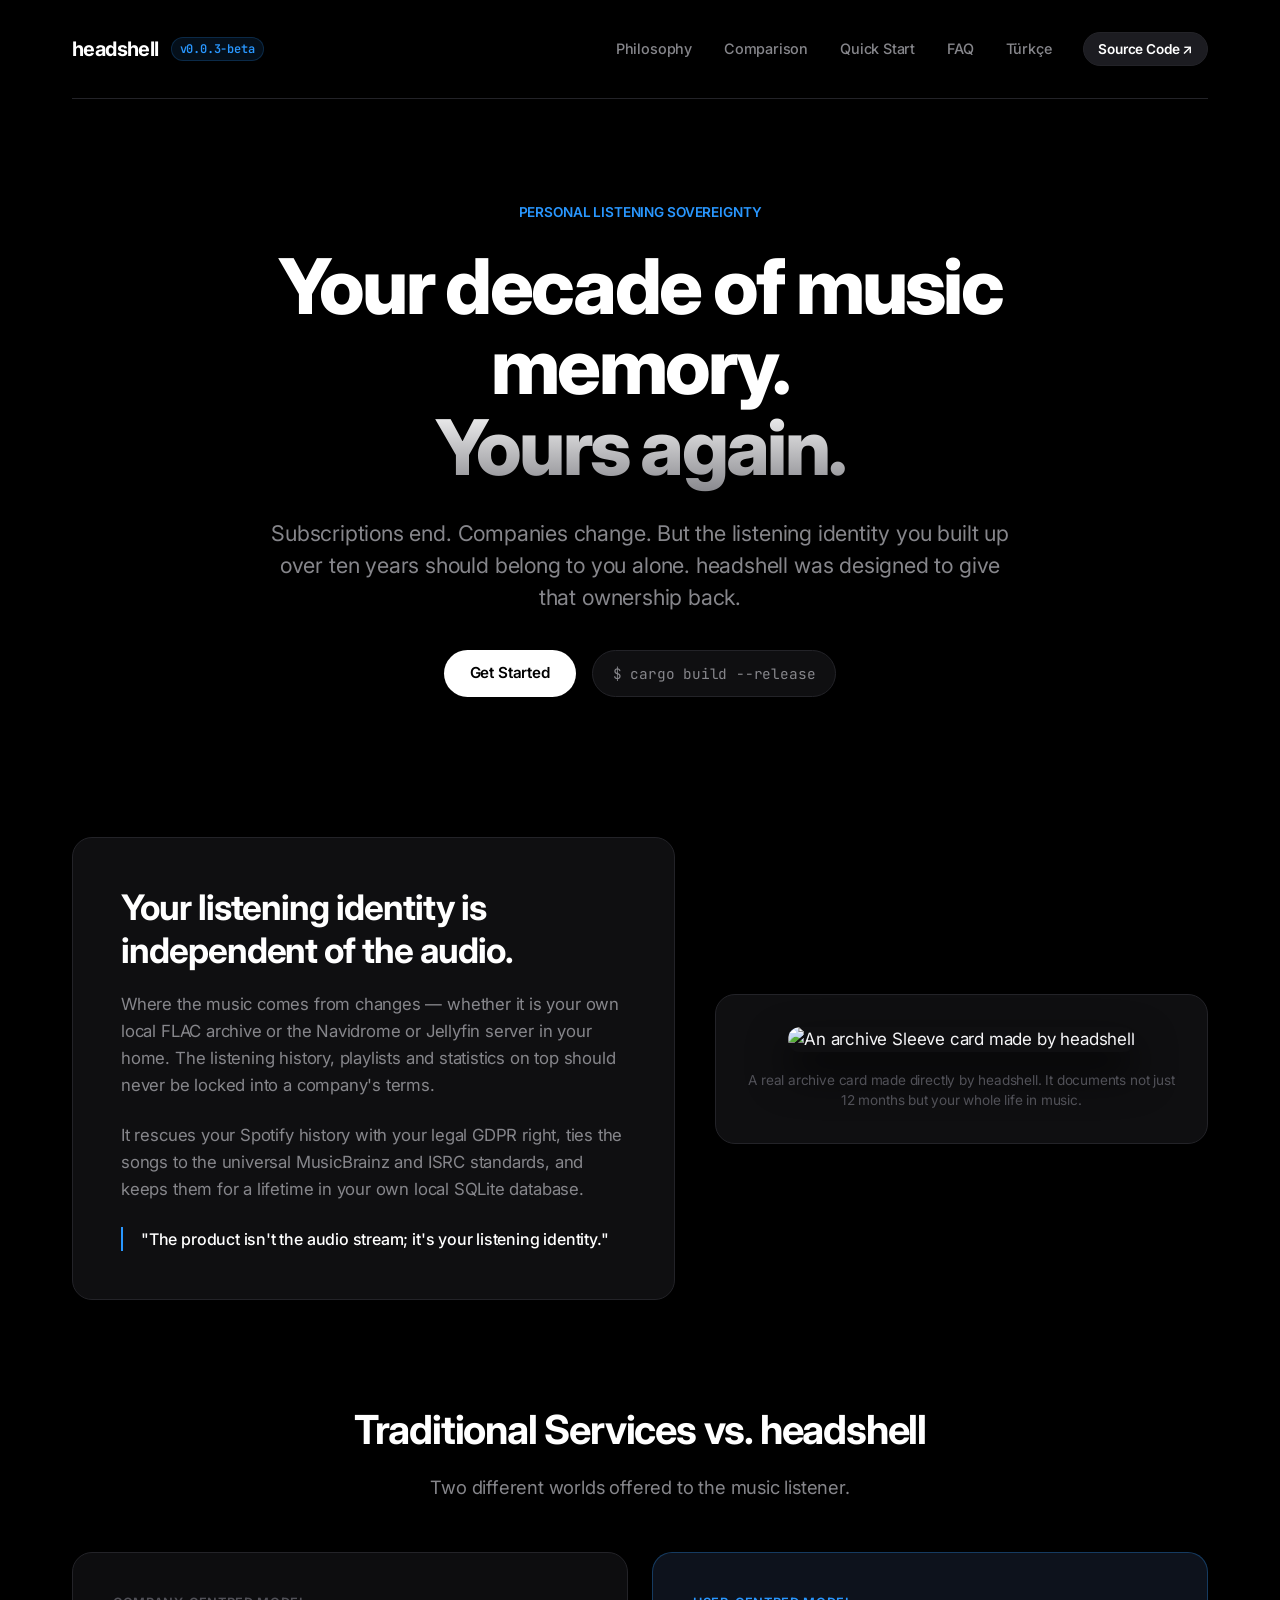
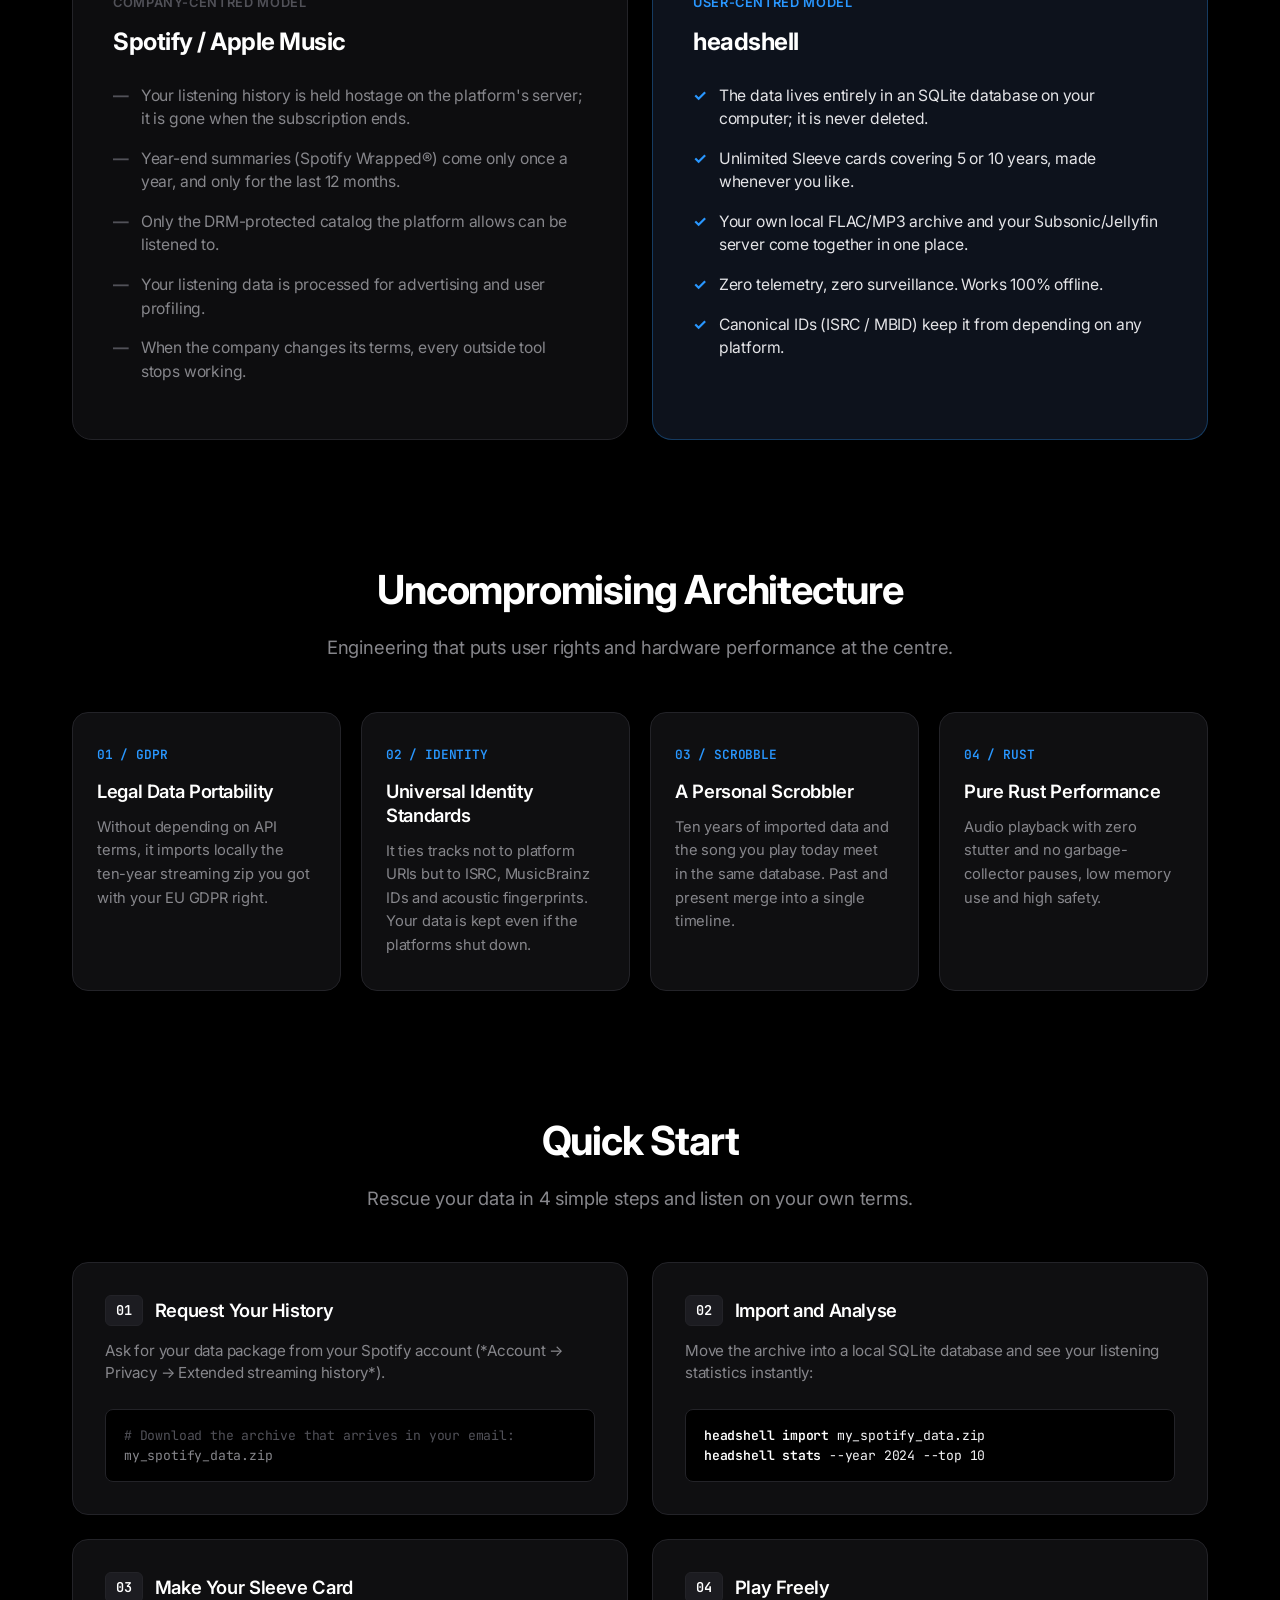
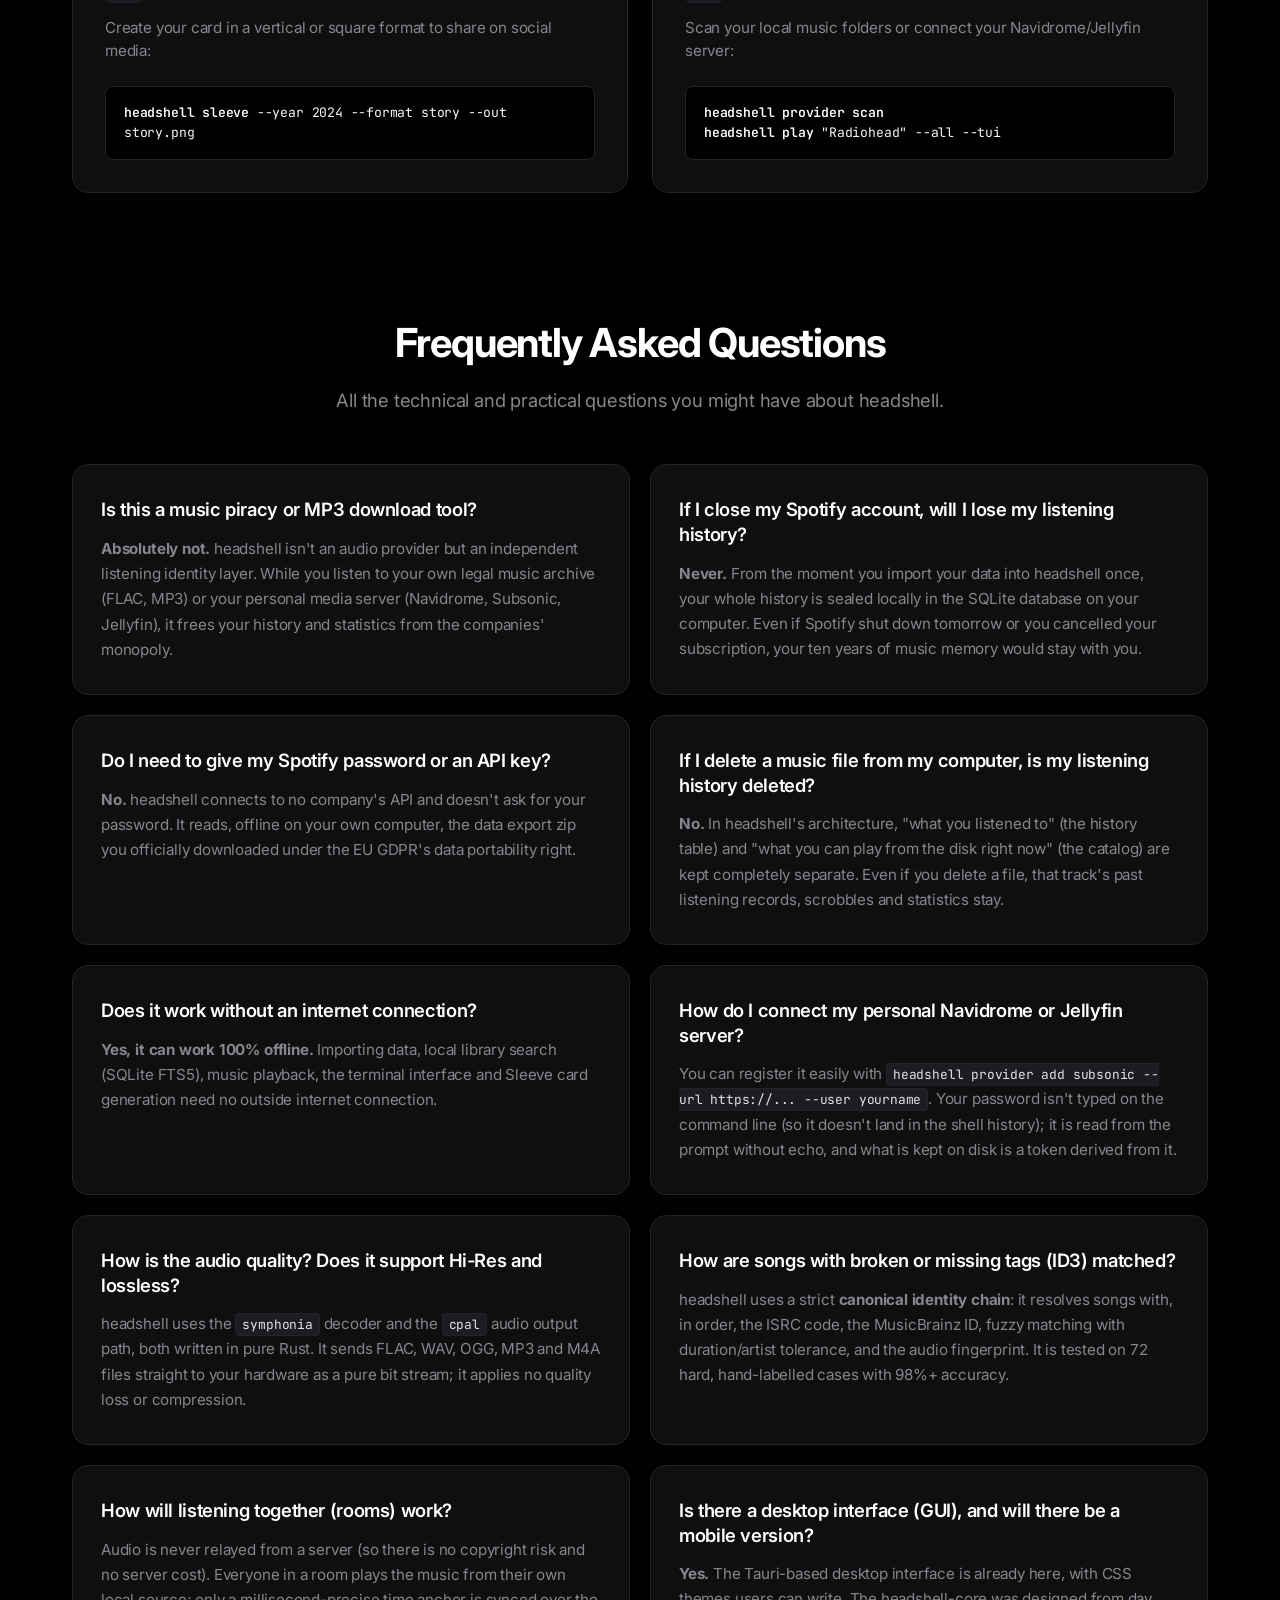
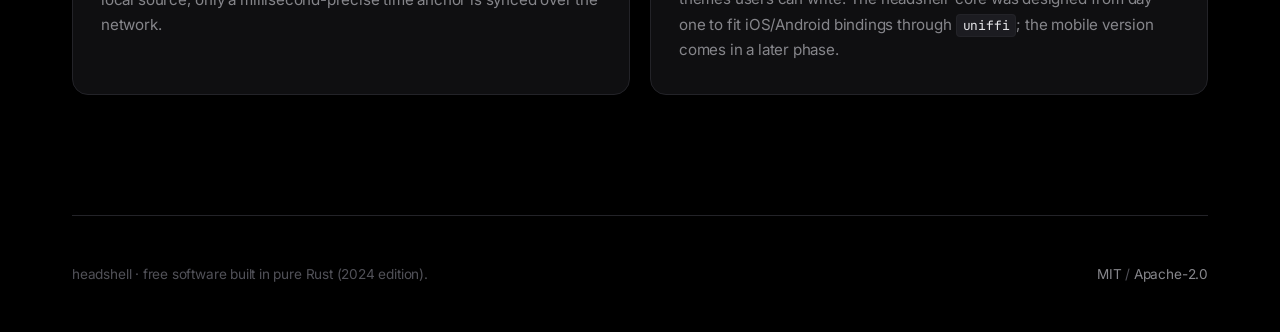
==== docs/index.html @ 55649604 "Release 0.0.3-beta Since 0.0.2-beta: D-071 to D-086 — the plugin catalog, the redesign and its motio" ====
<!DOCTYPE html>
<html lang="en">
<head>
  <meta charset="UTF-8">
  <link rel="alternate" hreflang="tr" href="index.tr.html">
  <meta name="viewport" content="width=device-width, initial-scale=1.0">
  <title>headshell — Your decade of music memory. Yours again.</title>
  <meta name="description" content="A provider-independent listening identity. Take back ten years of music history, and play from your own archive or your own server.">
  <link rel="preconnect" href="https://fonts.googleapis.com">
  <link rel="preconnect" href="https://fonts.gstatic.com" crossorigin>
  <link href="https://fonts.googleapis.com/css2?family=Inter:wght@300;400;500;600;700;800&family=JetBrains+Mono:wght@400;500;600&display=swap" rel="stylesheet">
  <style>
    /* APPLE STYLE: Elegant Defiance / Minimalist Space Black & Apple Pro Blue */
    :root {
      --bg: #000000;
      --bg-surface: #0f0f11;
      --bg-card: #141417;
      --bg-subtle: #1c1c21;
      --border: #232328;
      --border-hover: #383842;
      --text: #f5f5f7;
      --text-muted: #86868b;
      --text-dim: #515158;
      --accent: #2997ff;       /* Apple Pro Electric Blue */
      --accent-glow: #60a5fa;
      --accent-warm: #f5f5f7;
    }

    * {
      box-sizing: border-box;
      margin: 0;
      padding: 0;
    }

    body {
      background-color: var(--bg);
      color: var(--text);
      font-family: -apple-system, BlinkMacSystemFont, 'Inter', sans-serif;
      font-size: 17px;
      line-height: 1.5;
      -webkit-font-smoothing: antialiased;
      letter-spacing: -0.011em;
    }

    .wrapper {
      max-width: 1200px;
      margin: 0 auto;
      padding: 0 32px;
    }

    /* Masthead */
    header {
      padding: 32px 0;
      border-bottom: 1px solid var(--border);
      display: flex;
      justify-content: space-between;
      align-items: center;
    }

    .brand-wrap {
      display: flex;
      align-items: center;
      gap: 12px;
    }

    .brand {
      font-size: 1.25rem;
      font-weight: 700;
      letter-spacing: -0.03em;
      color: #fff;
      text-decoration: none;
    }

    .brand-pill {
      font-size: 0.75rem;
      font-weight: 600;
      color: var(--accent);
      background: rgba(41, 151, 255, 0.1);
      border: 1px solid rgba(41, 151, 255, 0.2);
      padding: 2px 8px;
      border-radius: 100px;
      font-family: 'JetBrains Mono', monospace;
    }

    nav {
      display: flex;
      gap: 32px;
      align-items: center;
    }

    nav a {
      font-size: 0.9rem;
      font-weight: 500;
      color: var(--text-muted);
      text-decoration: none;
      transition: color 0.15s;
    }

    nav a:hover {
      color: #fff;
    }

    .btn-source {
      color: #fff;
      background: var(--bg-subtle);
      border: 1px solid var(--border);
      padding: 6px 14px;
      border-radius: 100px;
      font-size: 0.85rem;
      font-weight: 600;
      text-decoration: none;
      transition: all 0.2s;
    }

    .btn-source:hover {
      background: #27272e;
      border-color: #3f3f4a;
    }

    /* Hero / Manifesto */
    .hero {
      padding: 100px 0 60px;
      text-align: center;
      max-width: 960px;
      margin: 0 auto;
    }

    .hero-tag {
      display: inline-flex;
      align-items: center;
      gap: 8px;
      font-size: 0.85rem;
      font-weight: 600;
      color: var(--accent);
      margin-bottom: 24px;
      letter-spacing: -0.01em;
    }

    .hero h1 {
      font-size: clamp(3rem, 6vw, 4.8rem);
      font-weight: 800;
      line-height: 1.05;
      letter-spacing: -0.035em;
      color: #fff;
      margin-bottom: 28px;
    }

    .hero h1 span.gradient {
      background: linear-gradient(180deg, #ffffff 0%, #86868b 100%);
      -webkit-background-clip: text;
      -webkit-text-fill-color: transparent;
    }

    .hero .lead {
      font-size: 1.35rem;
      line-height: 1.5;
      color: var(--text-muted);
      max-width: 760px;
      margin: 0 auto 36px;
      font-weight: 400;
    }

    .hero-cta {
      display: flex;
      justify-content: center;
      gap: 16px;
      align-items: center;
    }

    .btn-primary {
      background: #fff;
      color: #000;
      padding: 12px 26px;
      border-radius: 100px;
      font-weight: 600;
      font-size: 0.95rem;
      text-decoration: none;
      transition: transform 0.15s, background-color 0.15s;
    }

    .btn-primary:hover {
      background: #e5e5e7;
      transform: scale(1.02);
    }

    .btn-secondary {
      color: var(--text-muted);
      font-family: 'JetBrains Mono', monospace;
      font-size: 0.9rem;
      background: var(--bg-surface);
      border: 1px solid var(--border);
      padding: 12px 20px;
      border-radius: 100px;
      text-decoration: none;
    }

    /* Showcase / Grid */
    .showcase-grid {
      display: grid;
      grid-template-columns: 1.1fr 0.9fr;
      gap: 40px;
      align-items: center;
      margin: 80px 0 100px;
    }

    .manifesto-panel {
      background: var(--bg-surface);
      border: 1px solid var(--border);
      border-radius: 20px;
      padding: 48px;
    }

    .manifesto-panel h2 {
      font-size: 2.2rem;
      font-weight: 700;
      letter-spacing: -0.03em;
      line-height: 1.2;
      color: #fff;
      margin-bottom: 20px;
    }

    .manifesto-panel p {
      font-size: 1.05rem;
      color: var(--text-muted);
      line-height: 1.6;
      margin-bottom: 24px;
    }

    .manifesto-panel p:last-child {
      margin-bottom: 0;
    }

    .highlight-quote {
      border-left: 2px solid var(--accent);
      padding-left: 18px;
      color: #fff;
      font-size: 1rem;
      font-weight: 500;
      margin-top: 24px;
    }

    .artifact-card {
      background: var(--bg-surface);
      border: 1px solid var(--border);
      border-radius: 20px;
      padding: 32px;
      text-align: center;
    }

    .artifact-card img {
      max-width: 100%;
      height: auto;
      border-radius: 12px;
      box-shadow: 0 20px 40px rgba(0,0,0,0.8);
    }

    .caption {
      font-size: 0.85rem;
      color: var(--text-dim);
      margin-top: 18px;
      text-align: center;
    }

    /* Comparison Table */
    .section-header {
      text-align: center;
      max-width: 720px;
      margin: 0 auto 50px;
    }

    .section-header h2 {
      font-size: 2.5rem;
      font-weight: 700;
      letter-spacing: -0.03em;
      color: #fff;
      margin-bottom: 14px;
    }

    .section-header p {
      font-size: 1.15rem;
      color: var(--text-muted);
    }

    .compare-grid {
      display: grid;
      grid-template-columns: 1fr 1fr;
      gap: 24px;
      margin-bottom: 120px;
    }

    .compare-card {
      background: var(--bg-surface);
      border: 1px solid var(--border);
      border-radius: 20px;
      padding: 40px;
    }

    .compare-card.current {
      background: #0d0d0f;
    }

    .compare-card.headshell {
      background: #0d121c;
      border-color: rgba(41, 151, 255, 0.3);
    }

    .compare-card .tag {
      font-size: 0.8rem;
      font-weight: 600;
      text-transform: uppercase;
      letter-spacing: 0.05em;
      margin-bottom: 12px;
      display: block;
    }

    .compare-card.current .tag { color: var(--text-dim); }
    .compare-card.headshell .tag { color: var(--accent); }

    .compare-card h3 {
      font-size: 1.5rem;
      font-weight: 700;
      letter-spacing: -0.02em;
      color: #fff;
      margin-bottom: 24px;
    }

    .compare-list {
      list-style: none;
    }

    .compare-list li {
      font-size: 0.98rem;
      color: var(--text-muted);
      margin-bottom: 16px;
      line-height: 1.5;
      display: flex;
      gap: 12px;
    }

    .compare-card.current .compare-list li::before {
      content: "—";
      color: var(--text-dim);
      font-weight: 700;
    }

    .compare-card.headshell .compare-list li {
      color: #e4e4e7;
    }

    .compare-card.headshell .compare-list li::before {
      content: "✓";
      color: var(--accent);
      font-weight: 700;
    }

    /* Engineering Principles (4-column Grid) */
    .principles-grid {
      display: grid;
      grid-template-columns: repeat(4, 1fr);
      gap: 20px;
      margin-bottom: 120px;
    }

    .principle-box {
      background: var(--bg-surface);
      border: 1px solid var(--border);
      border-radius: 16px;
      padding: 32px 24px;
      transition: border-color 0.2s;
    }

    .principle-box:hover {
      border-color: var(--border-hover);
    }

    .principle-box .num {
      font-family: 'JetBrains Mono', monospace;
      font-size: 0.8rem;
      font-weight: 600;
      color: var(--accent);
      margin-bottom: 16px;
      display: block;
    }

    .principle-box h4 {
      font-size: 1.15rem;
      font-weight: 600;
      color: #fff;
      letter-spacing: -0.02em;
      margin-bottom: 12px;
      line-height: 1.3;
    }

    .principle-box p {
      font-size: 0.92rem;
      color: var(--text-muted);
      line-height: 1.6;
    }

    /* Steps */
    .steps-grid {
      display: grid;
      grid-template-columns: 1fr 1fr;
      gap: 24px;
      margin-bottom: 120px;
    }

    .step-card {
      background: var(--bg-surface);
      border: 1px solid var(--border);
      border-radius: 16px;
      padding: 32px;
      display: flex;
      flex-direction: column;
      justify-content: space-between;
    }

    .step-header {
      display: flex;
      align-items: center;
      gap: 12px;
      margin-bottom: 14px;
    }

    .step-num {
      font-family: 'JetBrains Mono', monospace;
      font-size: 0.85rem;
      font-weight: 600;
      color: #fff;
      background: var(--bg-subtle);
      border: 1px solid var(--border);
      padding: 4px 10px;
      border-radius: 6px;
    }

    .step-header strong {
      font-size: 1.15rem;
      font-weight: 600;
      color: #fff;
      letter-spacing: -0.02em;
    }

    .step-card p {
      font-size: 0.95rem;
      color: var(--text-muted);
      margin-bottom: 24px;
    }

    .terminal-block {
      background: #000;
      border: 1px solid var(--border);
      border-radius: 8px;
      padding: 16px 18px;
      font-family: 'JetBrains Mono', monospace;
      font-size: 0.82rem;
      overflow-x: auto;
      margin-top: auto;
    }

    .terminal-block .cmd {
      color: #fff;
      font-weight: 600;
    }

    .terminal-block .comment {
      color: var(--text-dim);
    }

    .terminal-block .output {
      color: var(--text-muted);
    }

    /* FAQ (Extended 2-Column Cards) */
    .faq-grid {
      display: grid;
      grid-template-columns: 1fr 1fr;
      gap: 20px;
      margin-bottom: 120px;
    }

    .faq-card {
      background: var(--bg-surface);
      border: 1px solid var(--border);
      border-radius: 16px;
      padding: 32px 28px;
      transition: all 0.2s ease;
    }

    .faq-card:hover {
      border-color: var(--border-hover);
      background: #121215;
    }

    .faq-card h4 {
      font-size: 1.15rem;
      font-weight: 600;
      color: #fff;
      letter-spacing: -0.02em;
      margin-bottom: 14px;
      line-height: 1.35;
    }

    .faq-card p {
      font-size: 0.95rem;
      color: var(--text-muted);
      line-height: 1.65;
    }

    .faq-card code {
      font-family: 'JetBrains Mono', monospace;
      font-size: 0.85em;
      background: var(--bg-subtle);
      border: 1px solid var(--border);
      padding: 2px 6px;
      border-radius: 4px;
      color: #e4e4e7;
    }

    /* Footer */
    footer {
      padding: 48px 0;
      border-top: 1px solid var(--border);
      font-size: 0.85rem;
      color: var(--text-dim);
      display: flex;
      justify-content: space-between;
      align-items: center;
      flex-wrap: wrap;
      gap: 16px;
    }

    footer a {
      color: var(--text-muted);
      text-decoration: none;
    }

    footer a:hover {
      color: #fff;
    }

    @media (max-width: 1024px) {
      .showcase-grid { grid-template-columns: 1fr; }
      .compare-grid { grid-template-columns: 1fr; }
      .principles-grid { grid-template-columns: 1fr 1fr; }
      .steps-grid { grid-template-columns: 1fr; }
      .faq-grid { grid-template-columns: 1fr; }
    }

    @media (max-width: 640px) {
      .wrapper { padding: 0 20px; }
      .principles-grid { grid-template-columns: 1fr; }
      header { flex-direction: column; gap: 16px; align-items: flex-start; }
      nav { gap: 12px 20px; flex-wrap: wrap; }
      .hero h1 { font-size: 2.8rem; }
    }
  </style>
</head>
<body>

  <div class="wrapper">
    
    <header>
      <div class="brand-wrap">
        <a href="#" class="brand">headshell</a>
        <span class="brand-pill">v0.0.3-beta</span>
      </div>
      <nav>
        <a href="#philosophy">Philosophy</a>
        <a href="#comparison">Comparison</a>
        <a href="#quickstart">Quick Start</a>
        <a href="#faq">FAQ</a>
        <a href="index.tr.html" lang="tr" hreflang="tr">Türkçe</a>
        <a href="https://github.com/headshell/headshell" target="_blank" class="btn-source">Source Code ↗</a>
      </nav>
    </header>

    <main>

      <!-- Hero -->
      <section class="hero">
        <div class="hero-tag">PERSONAL LISTENING SOVEREIGNTY</div>
        <h1>Your decade of music memory.<br><span class="gradient">Yours again.</span></h1>
        
        <p class="lead">
          Subscriptions end. Companies change. But the listening identity you built up over ten years should belong to you alone. headshell was designed to give that ownership back.
        </p>

        <div class="hero-cta">
          <a href="#quickstart" class="btn-primary">Get Started</a>
          <span class="btn-secondary">$ cargo build --release</span>
        </div>
      </section>

      <!-- Philosophy & Showcase Grid -->
      <section id="philosophy" class="showcase-grid">
        <div class="manifesto-panel">
          <h2>Your listening identity is independent of the audio.</h2>
          <p>
            Where the music comes from changes — whether it is your own local FLAC archive or the Navidrome or Jellyfin server in your home. The listening history, playlists and statistics on top should never be locked into a company's terms.
          </p>
          <p>
            It rescues your Spotify history with your legal GDPR right, ties the songs to the universal MusicBrainz and ISRC standards, and keeps them for a lifetime in your own local SQLite database.
          </p>
          <div class="highlight-quote">
            "The product isn't the audio stream; it's your listening identity."
          </div>
        </div>

        <div class="artifact-card">
          <img src="sample-card.svg" alt="An archive Sleeve card made by headshell">
          <div class="caption">
            A real archive card made directly by headshell. It documents not just 12 months but your whole life in music.
          </div>
        </div>
      </section>

      <!-- Comparison -->
      <section id="comparison">
        <div class="section-header">
          <h2>Traditional Services vs. headshell</h2>
          <p>Two different worlds offered to the music listener.</p>
        </div>

        <div class="compare-grid">
          <div class="compare-card current">
            <span class="tag">Company-Centred Model</span>
            <h3>Spotify / Apple Music</h3>
            <ul class="compare-list">
              <li>Your listening history is held hostage on the platform's server; it is gone when the subscription ends.</li>
              <li>Year-end summaries (Spotify Wrapped®) come only once a year, and only for the last 12 months.</li>
              <li>Only the DRM-protected catalog the platform allows can be listened to.</li>
              <li>Your listening data is processed for advertising and user profiling.</li>
              <li>When the company changes its terms, every outside tool stops working.</li>
            </ul>
          </div>

          <div class="compare-card headshell">
            <span class="tag">User-Centred Model</span>
            <h3>headshell</h3>
            <ul class="compare-list">
              <li>The data lives entirely in an SQLite database on your computer; it is never deleted.</li>
              <li>Unlimited Sleeve cards covering 5 or 10 years, made whenever you like.</li>
              <li>Your own local FLAC/MP3 archive and your Subsonic/Jellyfin server come together in one place.</li>
              <li>Zero telemetry, zero surveillance. Works 100% offline.</li>
              <li>Canonical IDs (ISRC / MBID) keep it from depending on any platform.</li>
            </ul>
          </div>
        </div>
      </section>

      <!-- Engineering Principles (4-column Grid) -->
      <section>
        <div class="section-header">
          <h2>Uncompromising Architecture</h2>
          <p>Engineering that puts user rights and hardware performance at the centre.</p>
        </div>

        <div class="principles-grid">
          <div class="principle-box">
            <span class="num">01 / GDPR</span>
            <h4>Legal Data Portability</h4>
            <p>Without depending on API terms, it imports locally the ten-year streaming zip you got with your EU GDPR right.</p>
          </div>

          <div class="principle-box">
            <span class="num">02 / IDENTITY</span>
            <h4>Universal Identity Standards</h4>
            <p>It ties tracks not to platform URIs but to ISRC, MusicBrainz IDs and acoustic fingerprints. Your data is kept even if the platforms shut down.</p>
          </div>

          <div class="principle-box">
            <span class="num">03 / SCROBBLE</span>
            <h4>A Personal Scrobbler</h4>
            <p>Ten years of imported data and the song you play today meet in the same database. Past and present merge into a single timeline.</p>
          </div>

          <div class="principle-box">
            <span class="num">04 / RUST</span>
            <h4>Pure Rust Performance</h4>
            <p>Audio playback with zero stutter and no garbage-collector pauses, low memory use and high safety.</p>
          </div>
        </div>
      </section>

      <!-- Quick Start -->
      <section id="quickstart">
        <div class="section-header">
          <h2>Quick Start</h2>
          <p>Rescue your data in 4 simple steps and listen on your own terms.</p>
        </div>

        <div class="steps-grid">
          <div class="step-card">
            <div>
              <div class="step-header">
                <span class="step-num">01</span>
                <strong>Request Your History</strong>
              </div>
              <p>Ask for your data package from your Spotify account (*Account → Privacy → Extended streaming history*).</p>
            </div>
            <div class="terminal-block">
              <span class="comment"># Download the archive that arrives in your email:</span><br>
              <span class="output">my_spotify_data.zip</span>
            </div>
          </div>

          <div class="step-card">
            <div>
              <div class="step-header">
                <span class="step-num">02</span>
                <strong>Import and Analyse</strong>
              </div>
              <p>Move the archive into a local SQLite database and see your listening statistics instantly:</p>
            </div>
            <div class="terminal-block">
              <span class="cmd">headshell import</span> my_spotify_data.zip<br>
              <span class="cmd">headshell stats</span> --year 2024 --top 10
            </div>
          </div>

          <div class="step-card">
            <div>
              <div class="step-header">
                <span class="step-num">03</span>
                <strong>Make Your Sleeve Card</strong>
              </div>
              <p>Create your card in a vertical or square format to share on social media:</p>
            </div>
            <div class="terminal-block">
              <span class="cmd">headshell sleeve</span> --year 2024 --format story --out story.png
            </div>
          </div>

          <div class="step-card">
            <div>
              <div class="step-header">
                <span class="step-num">04</span>
                <strong>Play Freely</strong>
              </div>
              <p>Scan your local music folders or connect your Navidrome/Jellyfin server:</p>
            </div>
            <div class="terminal-block">
              <span class="cmd">headshell provider scan</span><br>
              <span class="cmd">headshell play</span> "Radiohead" --all --tui
            </div>
          </div>
        </div>
      </section>

      <!-- FAQ (Extended, 10 Questions) -->
      <section id="faq">
        <div class="section-header">
          <h2>Frequently Asked Questions</h2>
          <p>All the technical and practical questions you might have about headshell.</p>
        </div>

        <div class="faq-grid">
          
          <div class="faq-card">
            <h4>Is this a music piracy or MP3 download tool?</h4>
            <p><strong>Absolutely not.</strong> headshell isn't an audio provider but an independent listening identity layer. While you listen to your own legal music archive (FLAC, MP3) or your personal media server (Navidrome, Subsonic, Jellyfin), it frees your history and statistics from the companies' monopoly.</p>
          </div>

          <div class="faq-card">
            <h4>If I close my Spotify account, will I lose my listening history?</h4>
            <p><strong>Never.</strong> From the moment you import your data into headshell once, your whole history is sealed locally in the SQLite database on your computer. Even if Spotify shut down tomorrow or you cancelled your subscription, your ten years of music memory would stay with you.</p>
          </div>

          <div class="faq-card">
            <h4>Do I need to give my Spotify password or an API key?</h4>
            <p><strong>No.</strong> headshell connects to no company's API and doesn't ask for your password. It reads, offline on your own computer, the data export zip you officially downloaded under the EU GDPR's data portability right.</p>
          </div>

          <div class="faq-card">
            <h4>If I delete a music file from my computer, is my listening history deleted?</h4>
            <p><strong>No.</strong> In headshell's architecture, "what you listened to" (the history table) and "what you can play from the disk right now" (the catalog) are kept completely separate. Even if you delete a file, that track's past listening records, scrobbles and statistics stay.</p>
          </div>

          <div class="faq-card">
            <h4>Does it work without an internet connection?</h4>
            <p><strong>Yes, it can work 100% offline.</strong> Importing data, local library search (SQLite FTS5), music playback, the terminal interface and Sleeve card generation need no outside internet connection.</p>
          </div>

          <div class="faq-card">
            <h4>How do I connect my personal Navidrome or Jellyfin server?</h4>
            <p>You can register it easily with <code>headshell provider add subsonic --url https://... --user yourname</code>. Your password isn't typed on the command line (so it doesn't land in the shell history); it is read from the prompt without echo, and what is kept on disk is a token derived from it.</p>
          </div>

          <div class="faq-card">
            <h4>How is the audio quality? Does it support Hi-Res and lossless?</h4>
            <p>headshell uses the <code>symphonia</code> decoder and the <code>cpal</code> audio output path, both written in pure Rust. It sends FLAC, WAV, OGG, MP3 and M4A files straight to your hardware as a pure bit stream; it applies no quality loss or compression.</p>
          </div>

          <div class="faq-card">
            <h4>How are songs with broken or missing tags (ID3) matched?</h4>
            <p>headshell uses a strict <strong>canonical identity chain</strong>: it resolves songs with, in order, the ISRC code, the MusicBrainz ID, fuzzy matching with duration/artist tolerance, and the audio fingerprint. It is tested on 72 hard, hand-labelled cases with 98%+ accuracy.</p>
          </div>

          <div class="faq-card">
            <h4>How will listening together (rooms) work?</h4>
            <p>Audio is never relayed from a server (so there is no copyright risk and no server cost). Everyone in a room plays the music from their own local source; only a millisecond-precise time anchor is synced over the network.</p>
          </div>

          <div class="faq-card">
            <h4>Is there a desktop interface (GUI), and will there be a mobile version?</h4>
            <p><strong>Yes.</strong> The Tauri-based desktop interface is already here, with CSS themes users can write. The headshell-core was designed from day one to fit iOS/Android bindings through <code>uniffi</code>; the mobile version comes in a later phase.</p>
          </div>

        </div>
      </section>

    </main>

    <footer>
      <div>headshell · free software built in pure Rust (2024 edition).</div>
      <div>
        <a href="https://github.com/headshell/headshell/blob/master/LICENSE-MIT">MIT</a> / <a href="https://github.com/headshell/headshell/blob/master/LICENSE-APACHE">Apache-2.0</a>
      </div>
    </footer>

  </div>

</body>
</html>
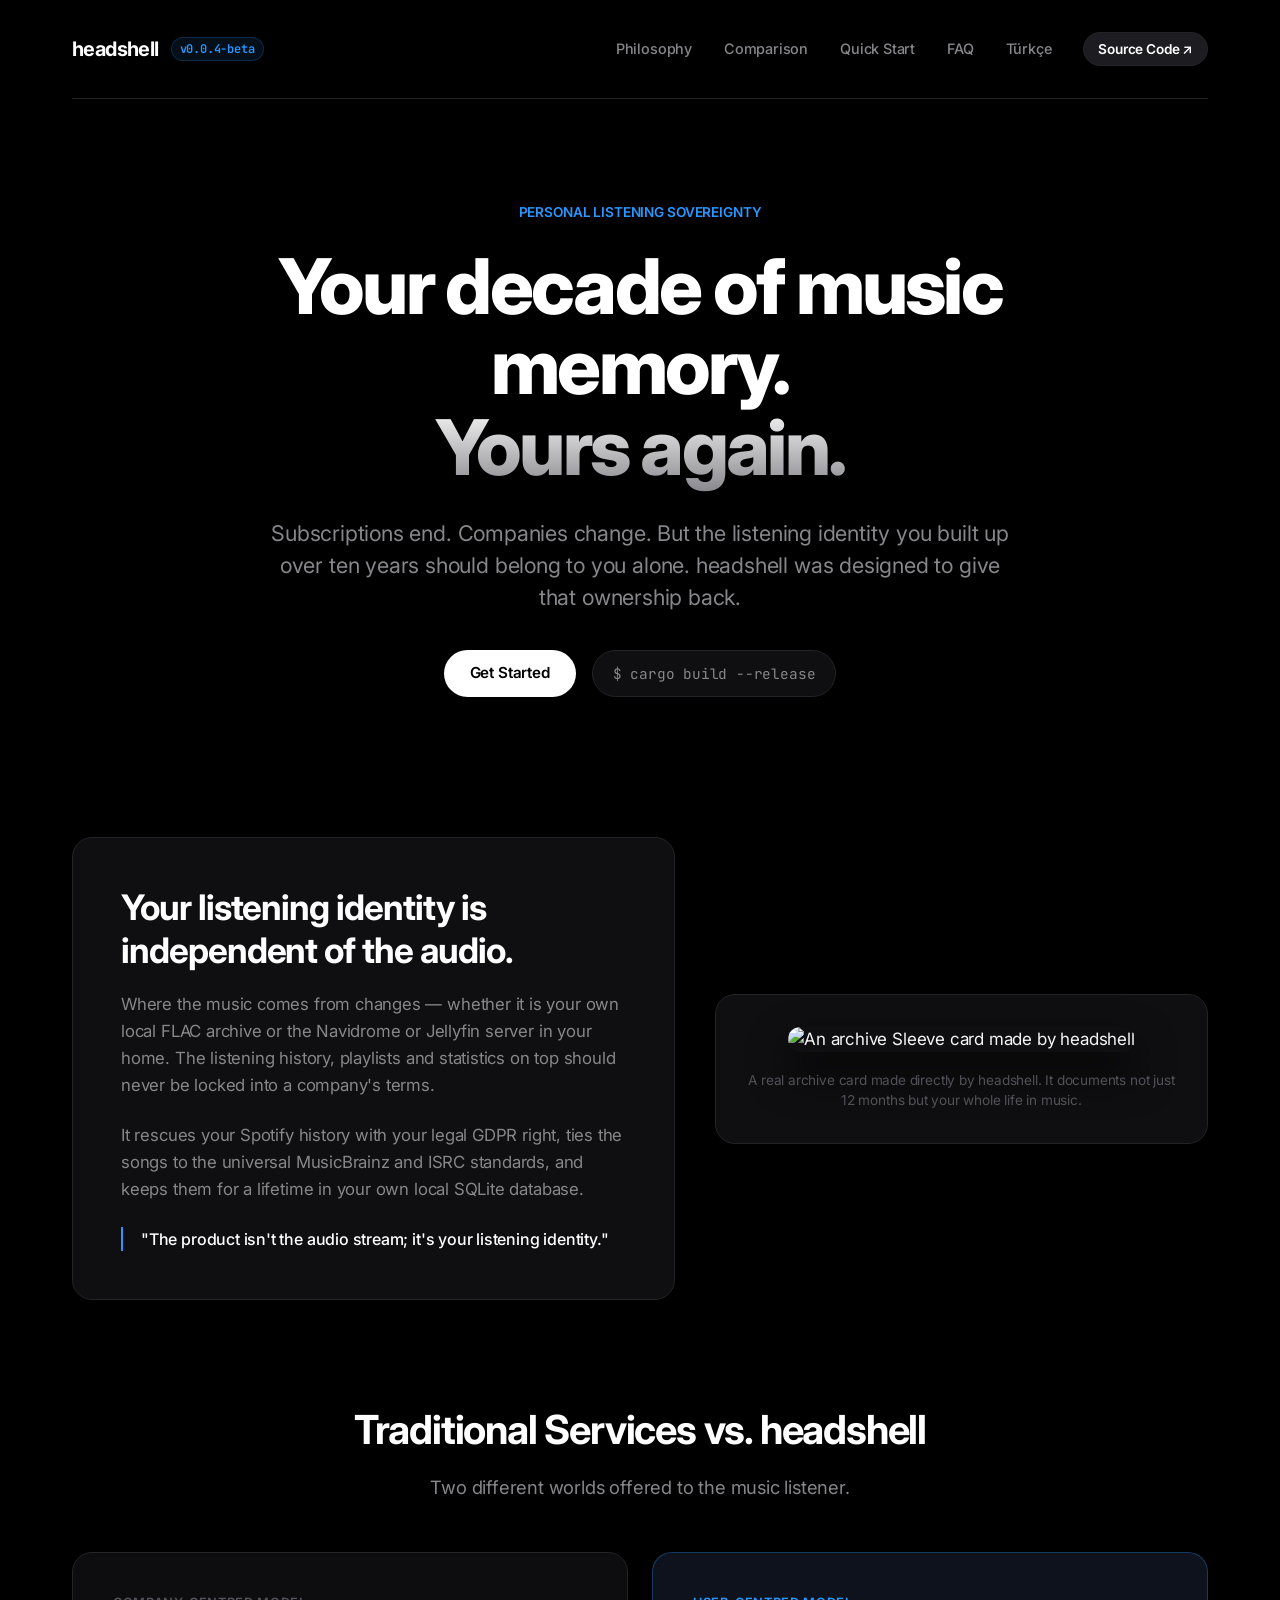
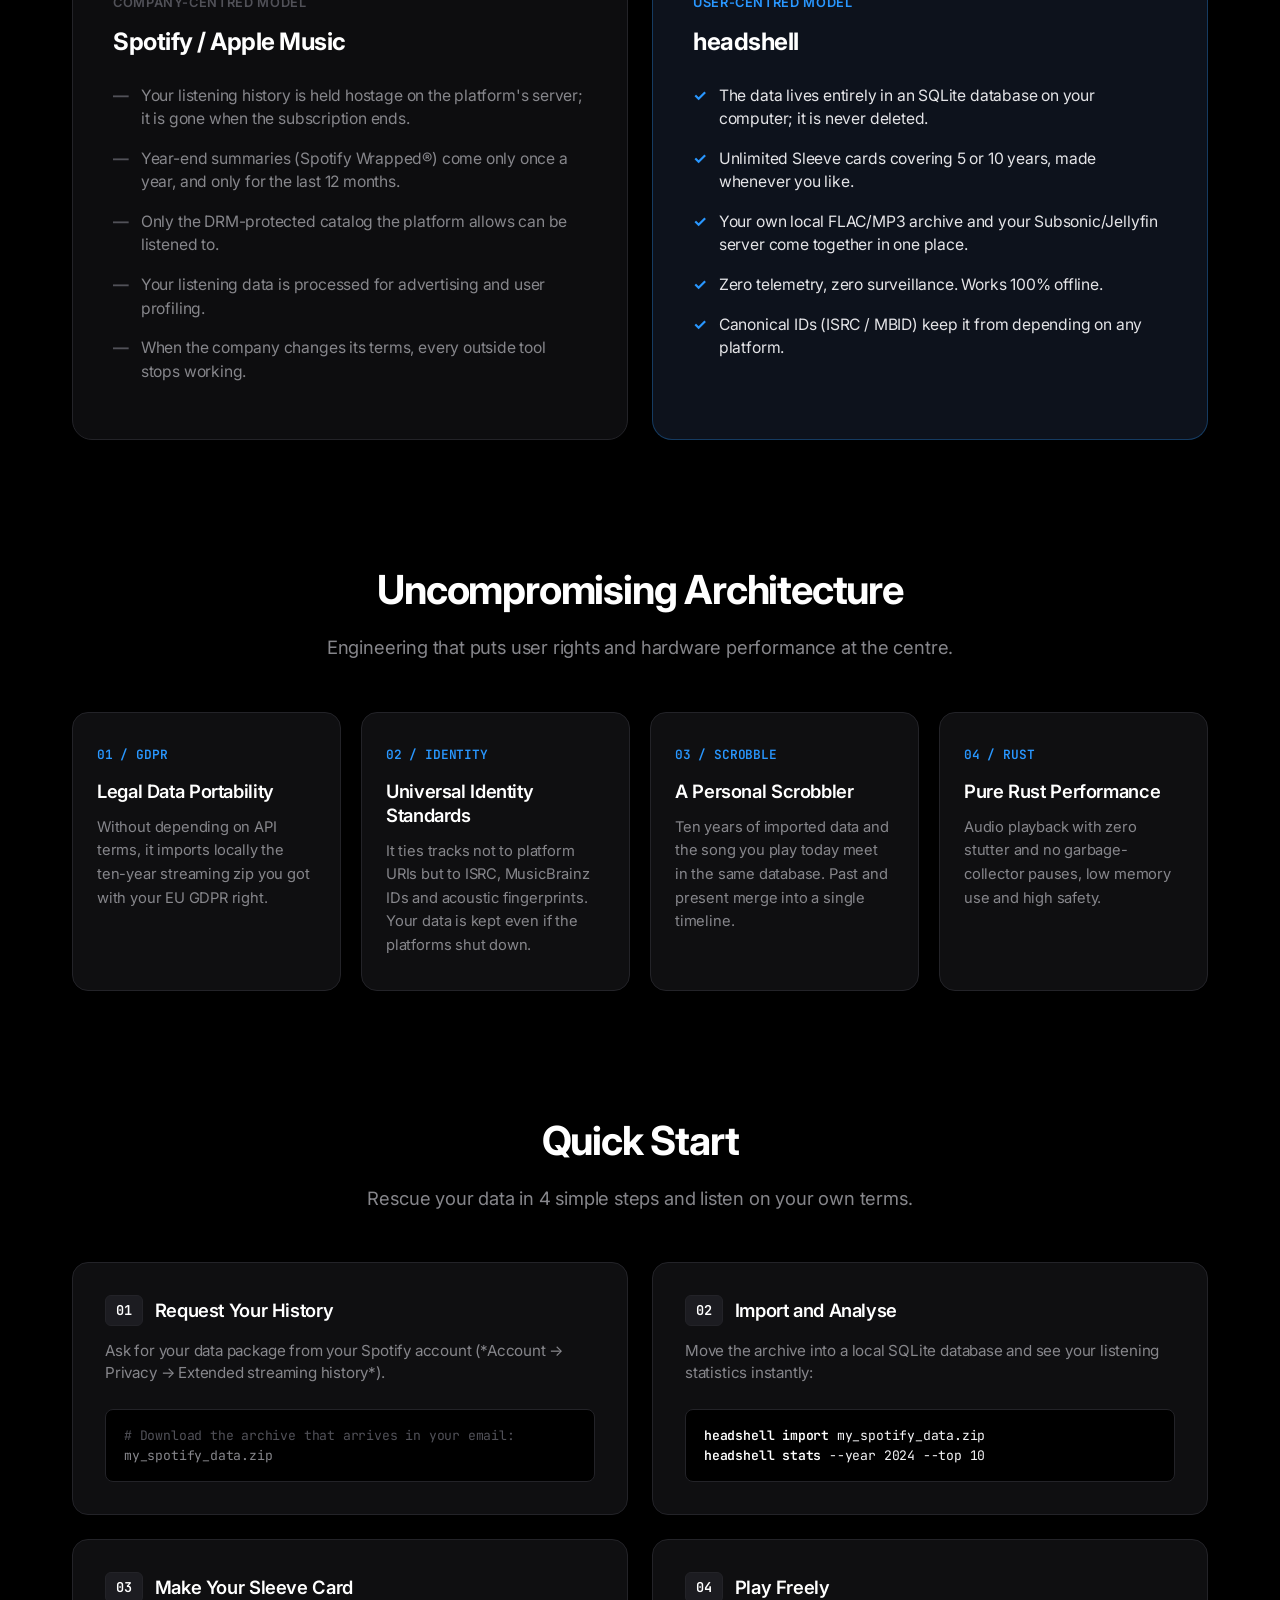
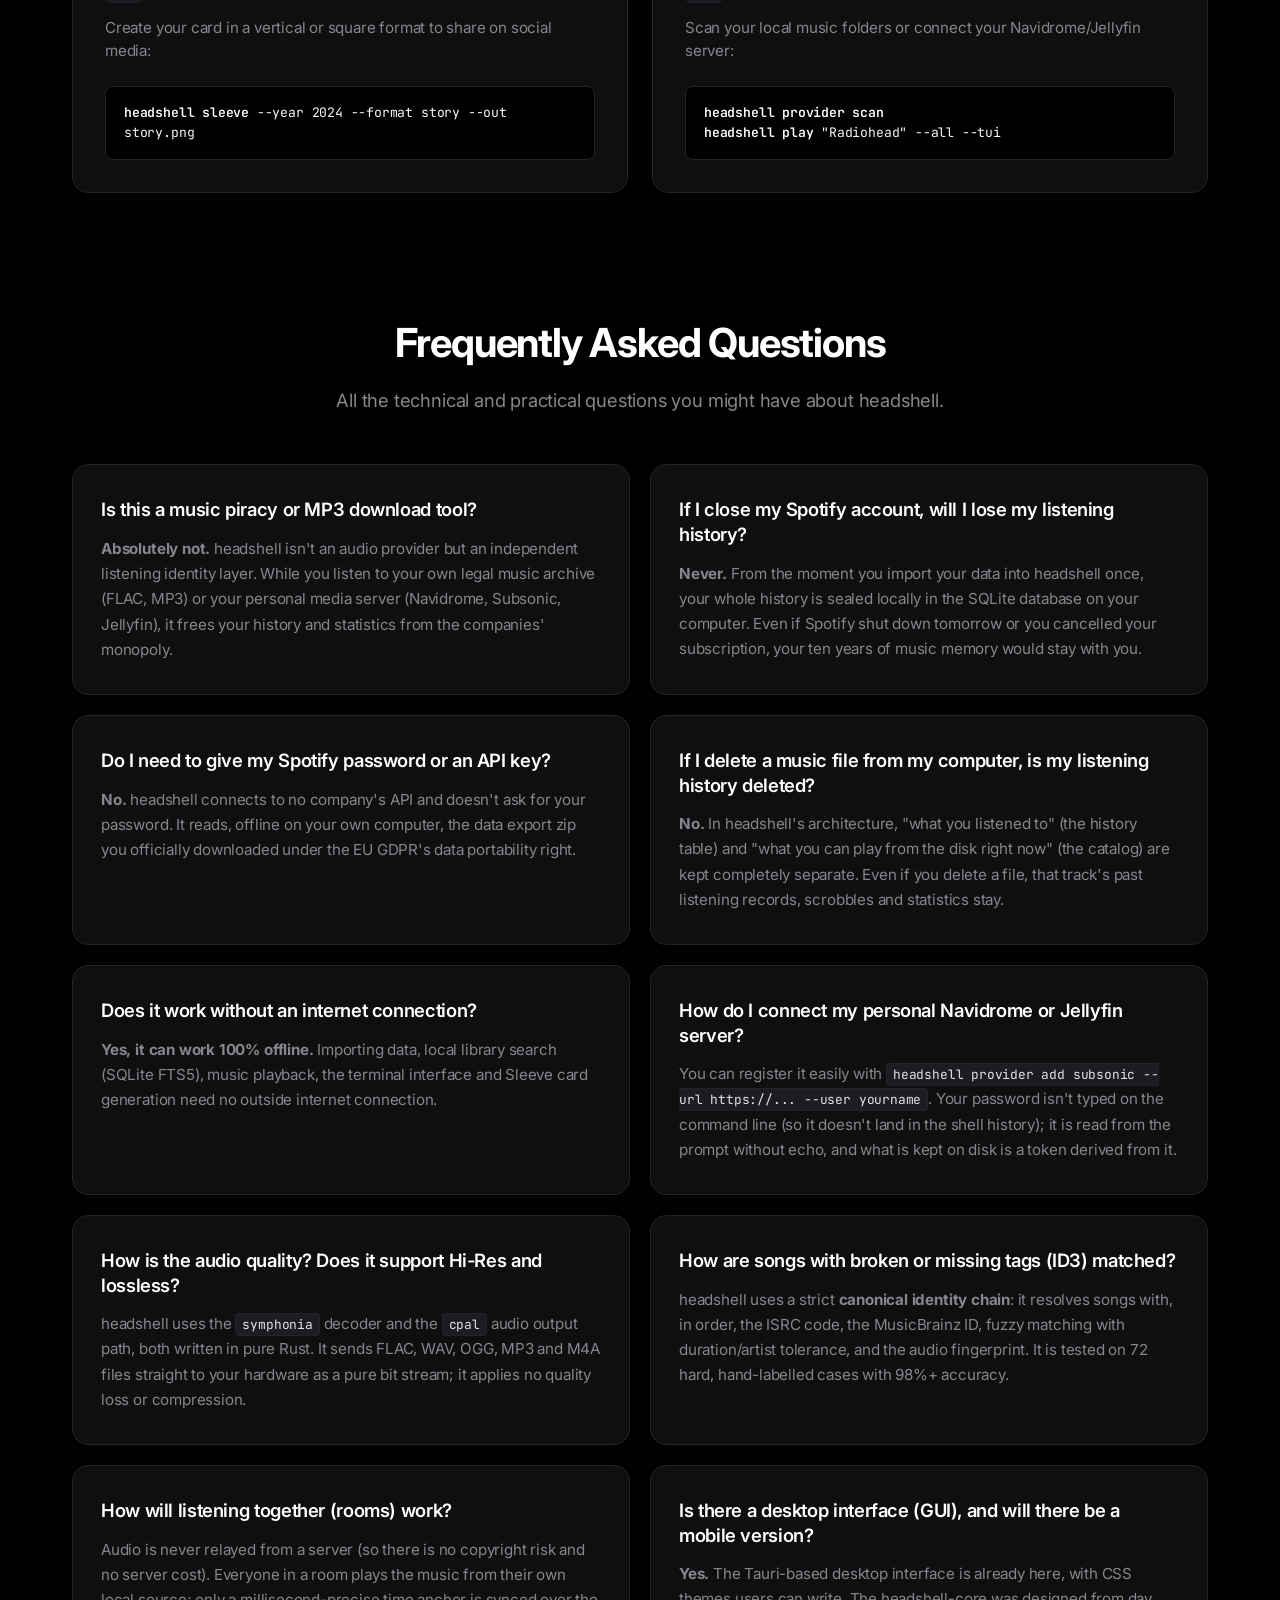
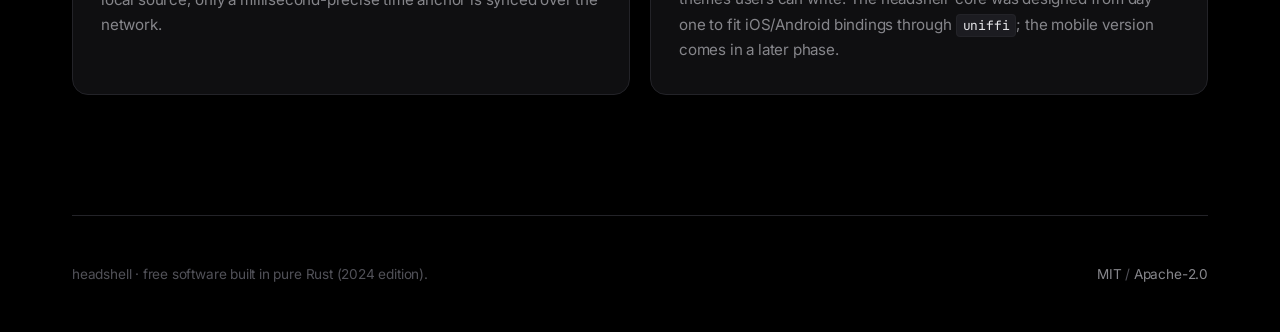
==== commit c312a3fd: "Release 0.0.4-beta Since 0.0.3-beta: D-087 — the "for you" page: recommendations worked out on the m" ====
--- a/docs/index.html
+++ b/docs/index.html
@@ -562,7 +562,7 @@
     <header>
       <div class="brand-wrap">
         <a href="#" class="brand">headshell</a>
-        <span class="brand-pill">v0.0.3-beta</span>
+        <span class="brand-pill">v0.0.4-beta</span>
       </div>
       <nav>
         <a href="#philosophy">Philosophy</a>
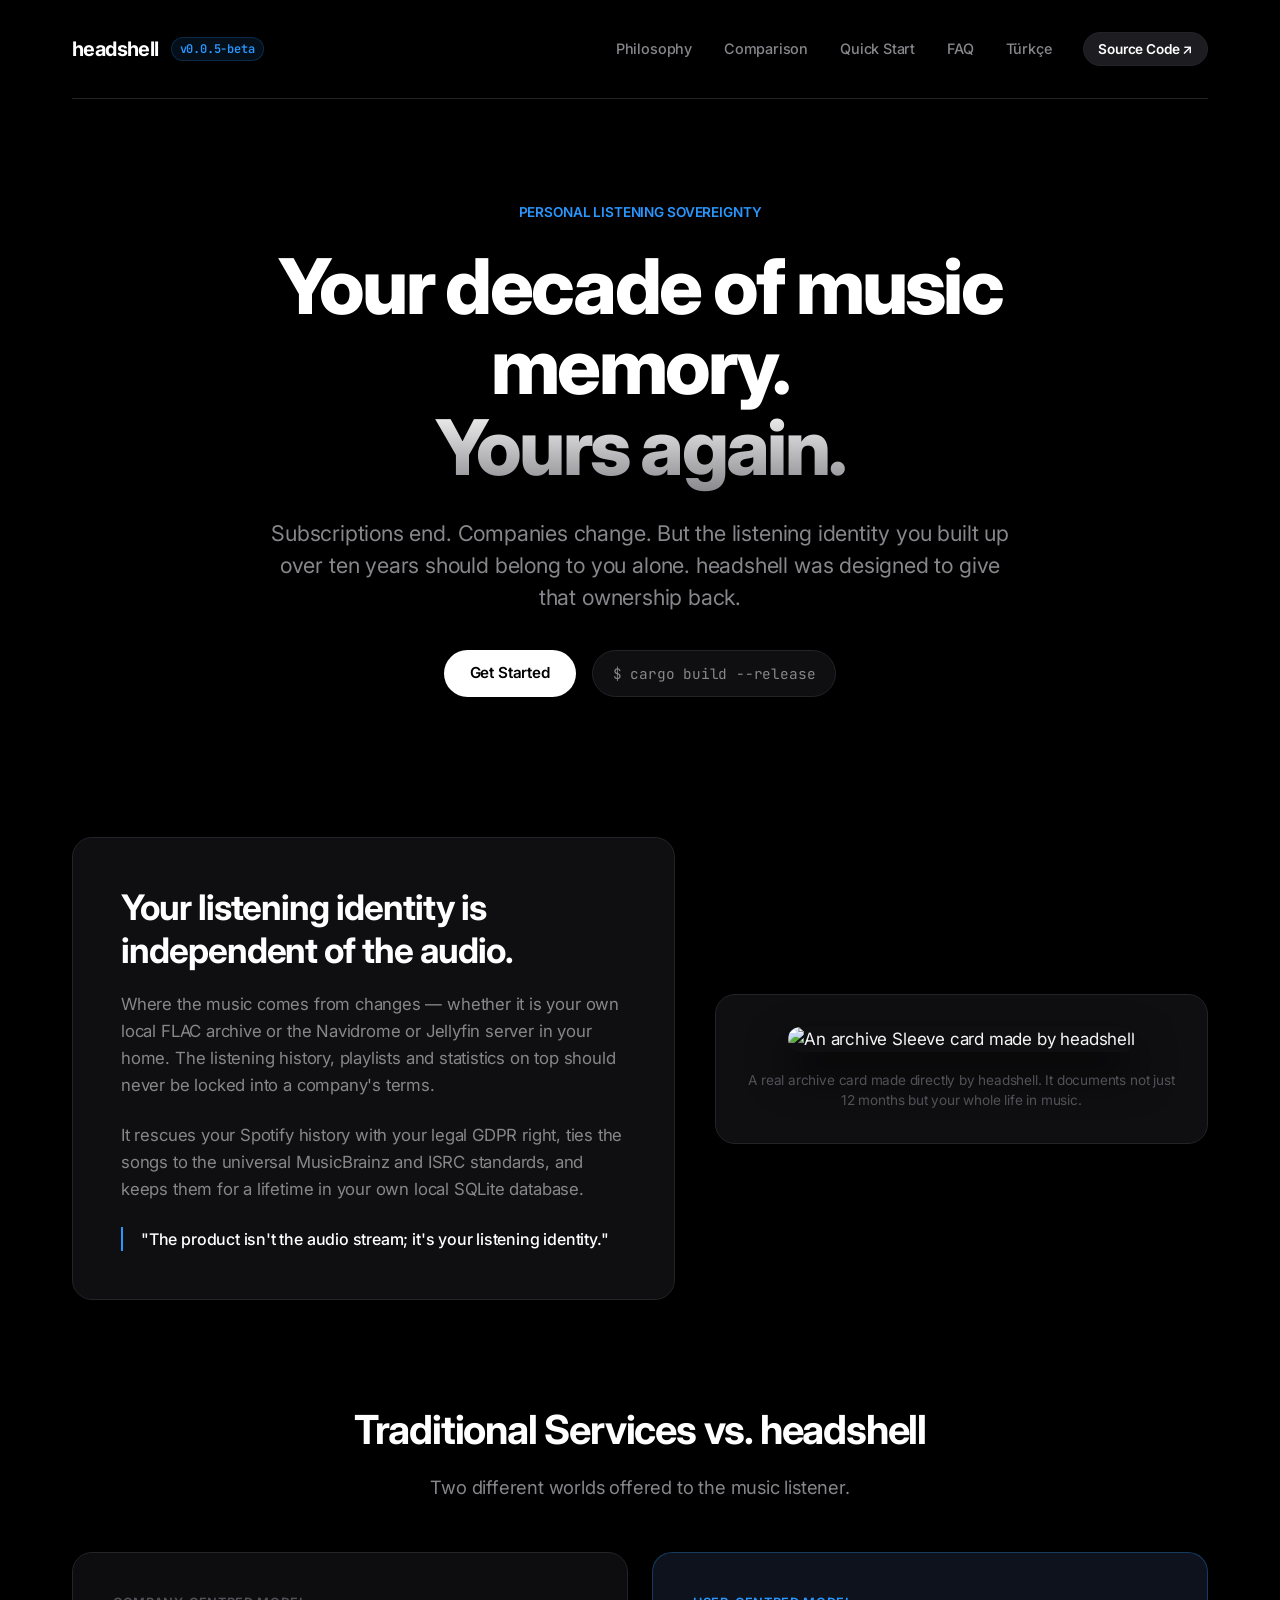
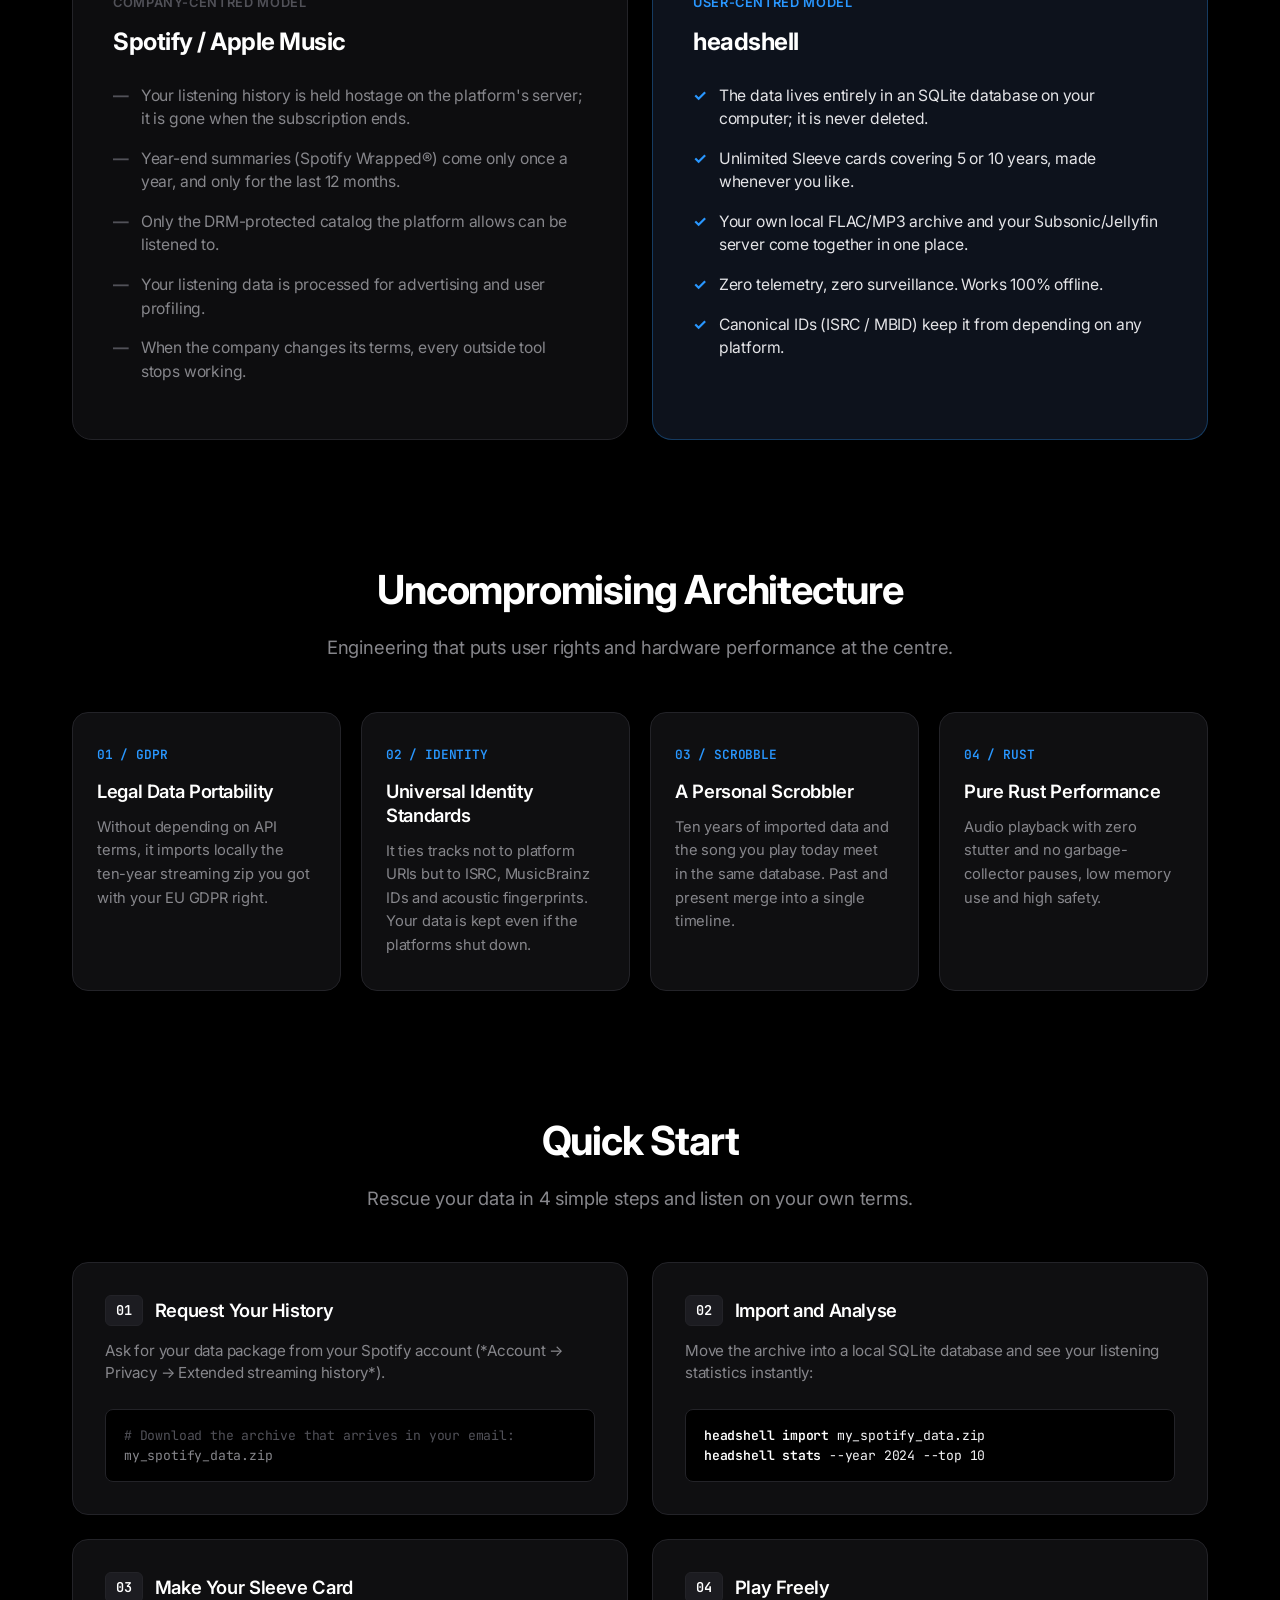
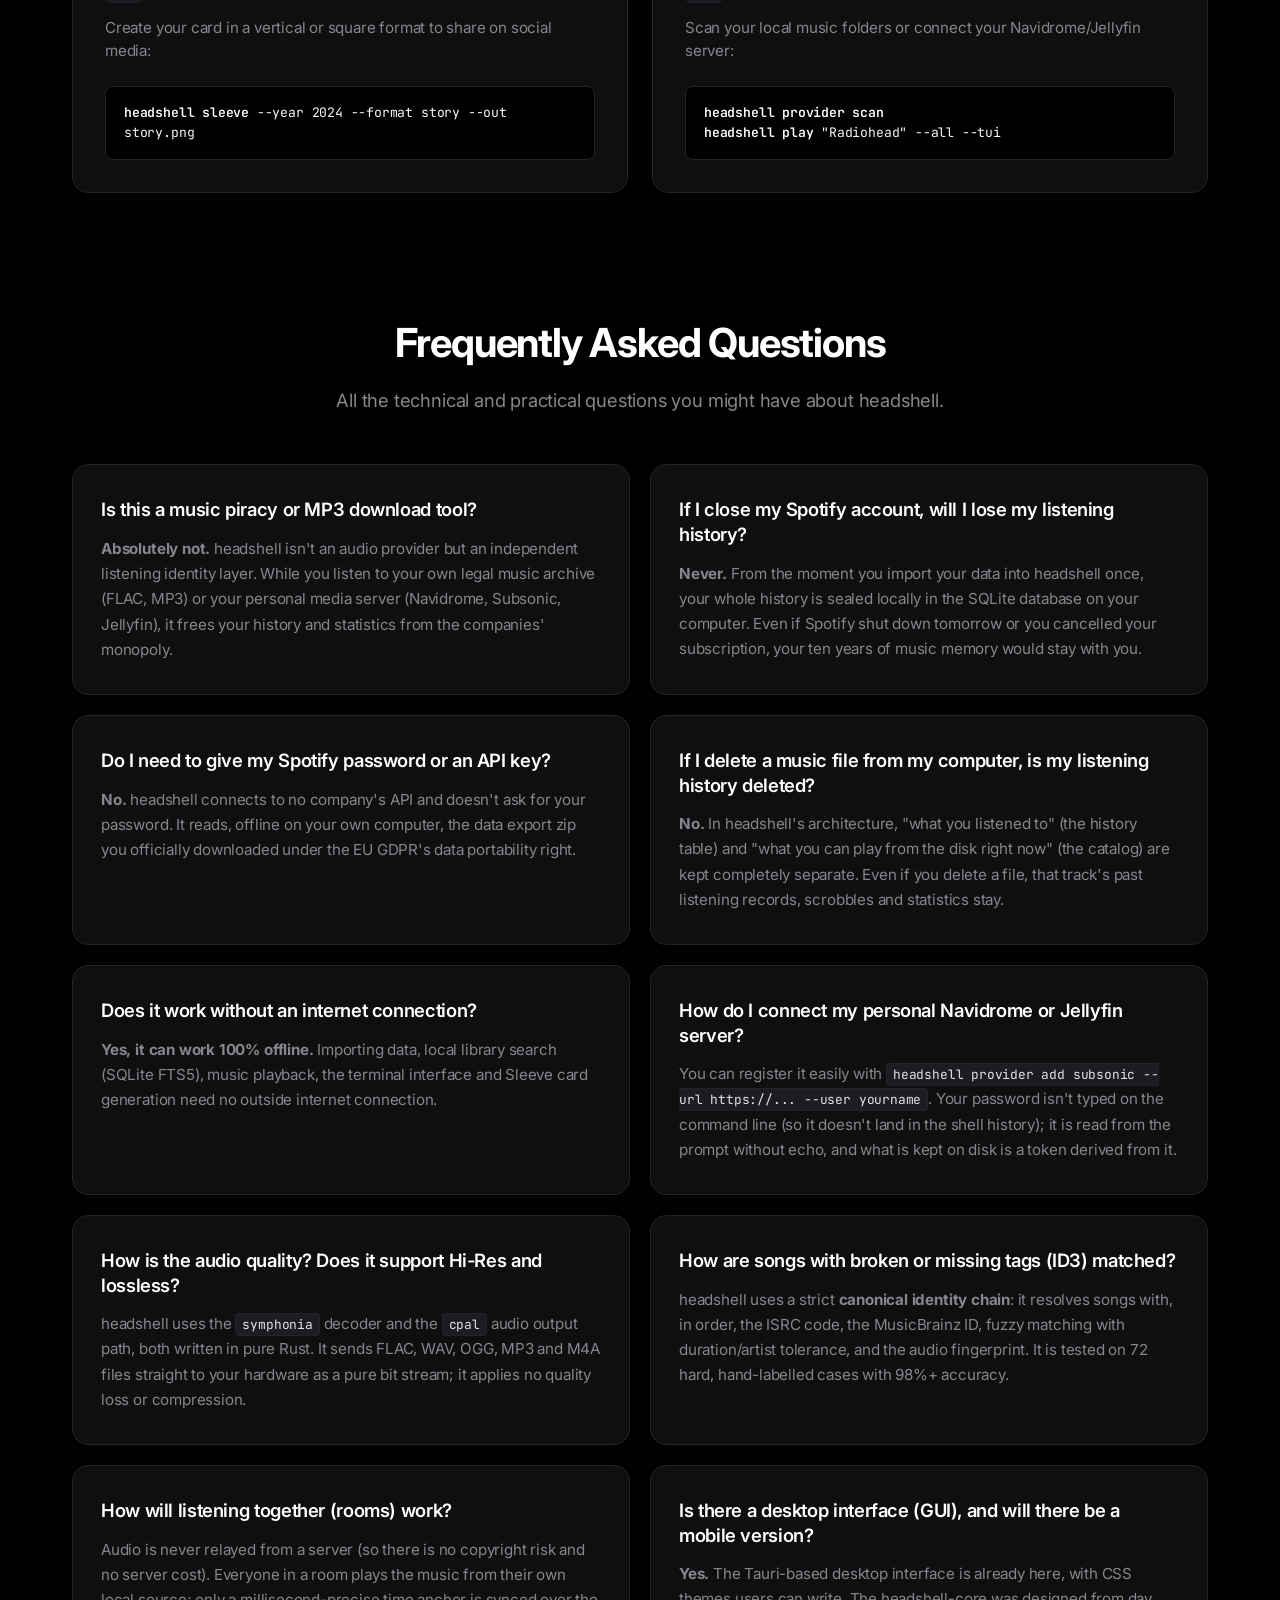
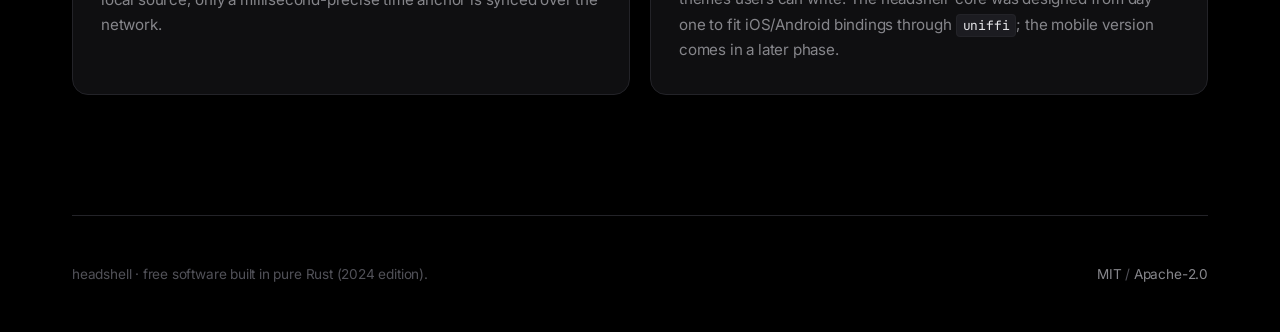
==== commit f4f1ba8e: "Release 0.0.5-beta Since 0.0.4-beta: D-090 — moving in the song (issue #1): the progress line is a s" ====
--- a/docs/index.html
+++ b/docs/index.html
@@ -562,7 +562,7 @@
     <header>
       <div class="brand-wrap">
         <a href="#" class="brand">headshell</a>
-        <span class="brand-pill">v0.0.4-beta</span>
+        <span class="brand-pill">v0.0.5-beta</span>
       </div>
       <nav>
         <a href="#philosophy">Philosophy</a>
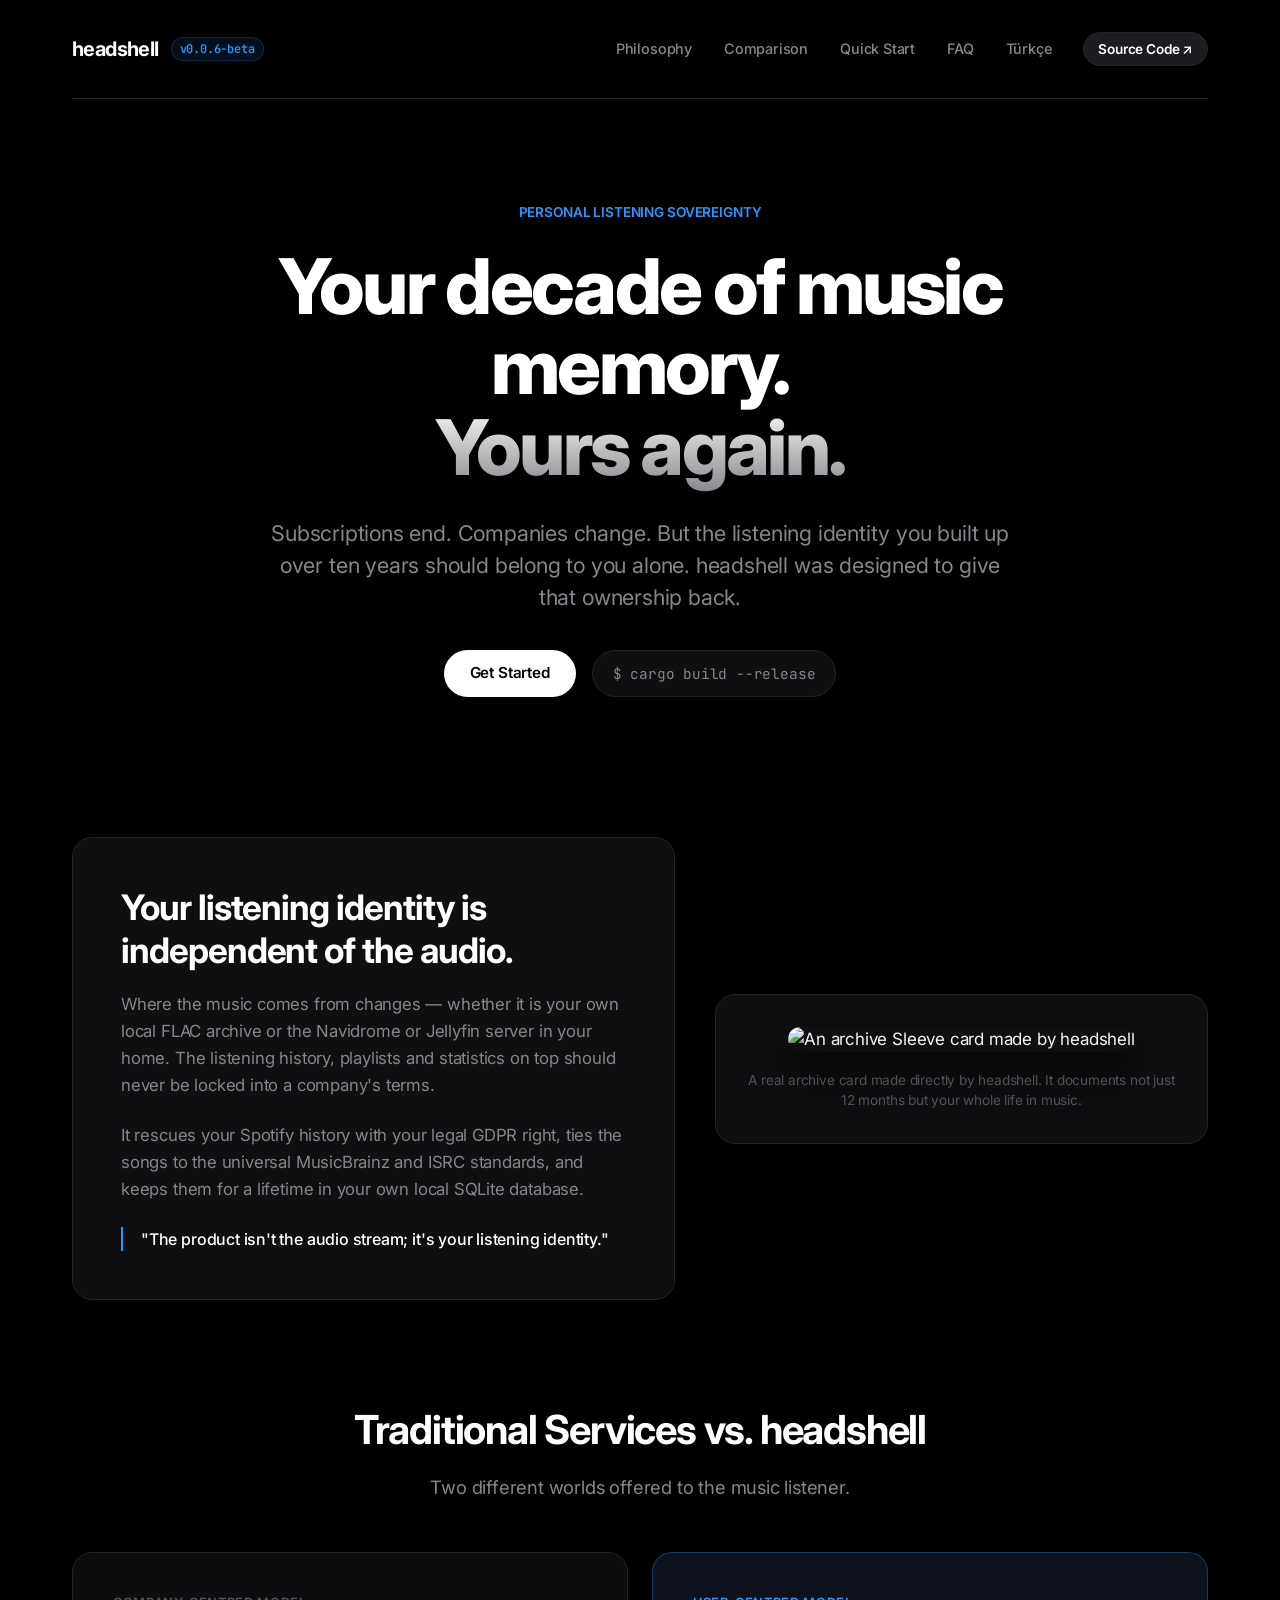
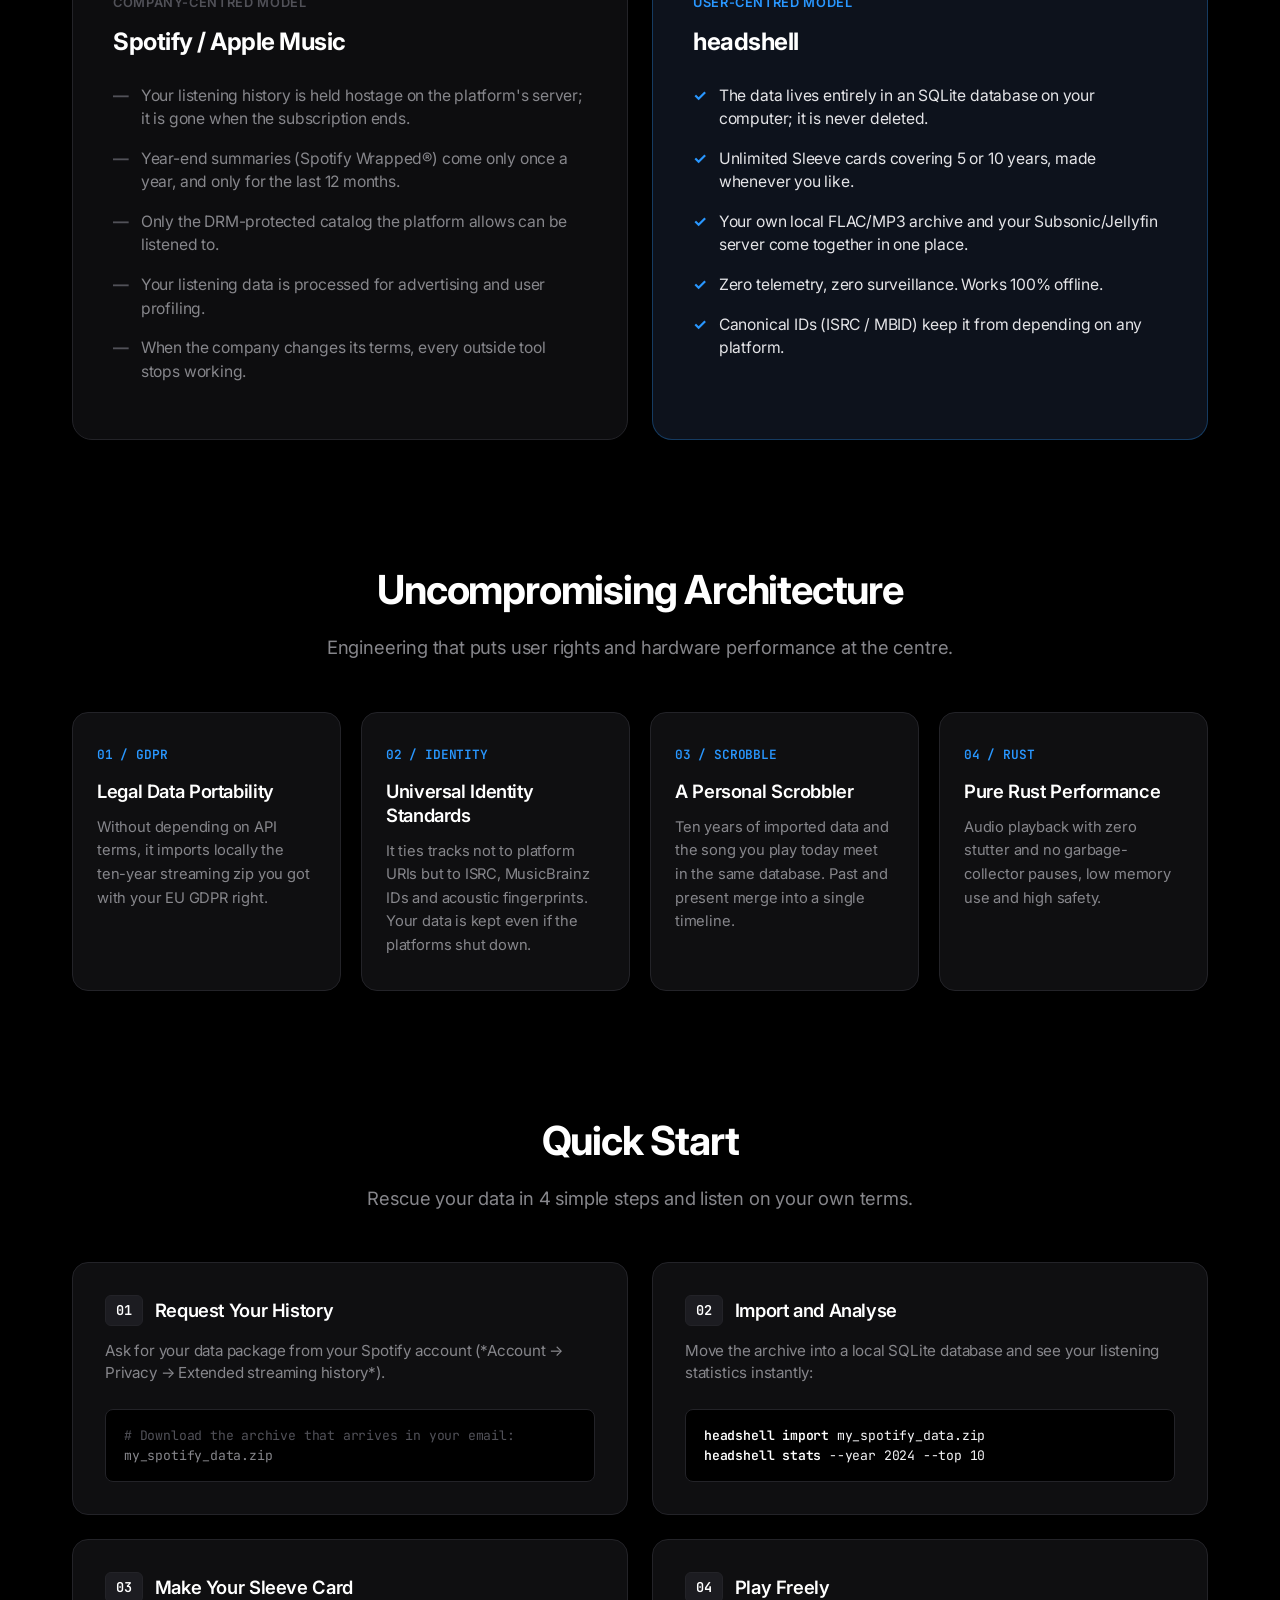
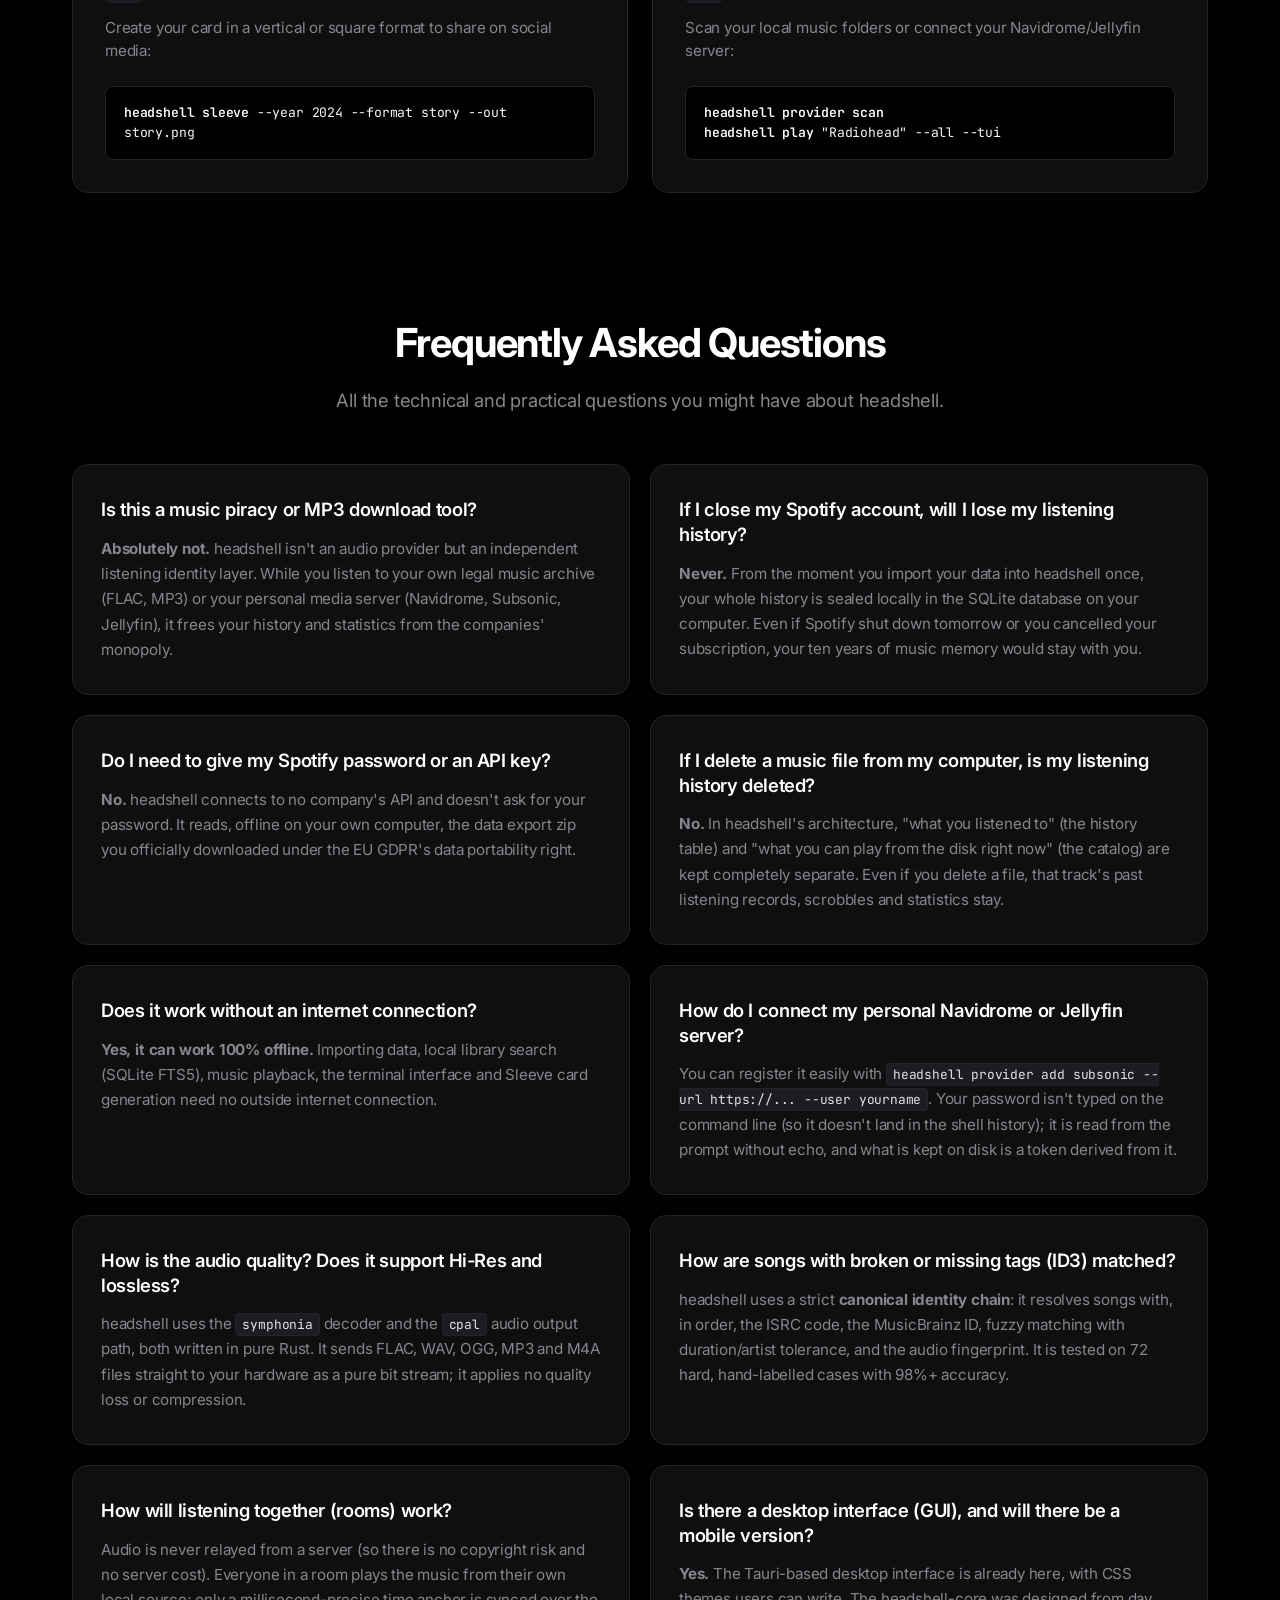
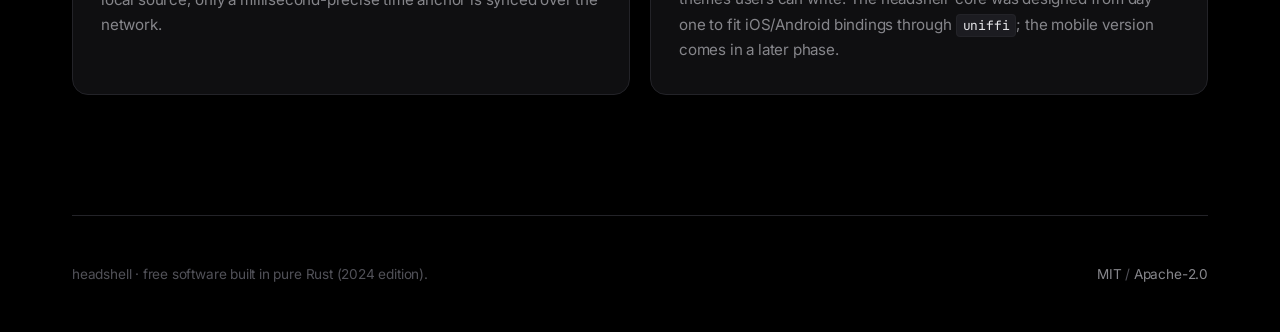
==== commit 4e17da57: "Release 0.0.6-beta Since 0.0.5-beta: D-095 — links (issues #1 and #2): a YouTube, YouTube Music or S" ====
--- a/docs/index.html
+++ b/docs/index.html
@@ -562,7 +562,7 @@
     <header>
       <div class="brand-wrap">
         <a href="#" class="brand">headshell</a>
-        <span class="brand-pill">v0.0.5-beta</span>
+        <span class="brand-pill">v0.0.6-beta</span>
       </div>
       <nav>
         <a href="#philosophy">Philosophy</a>
